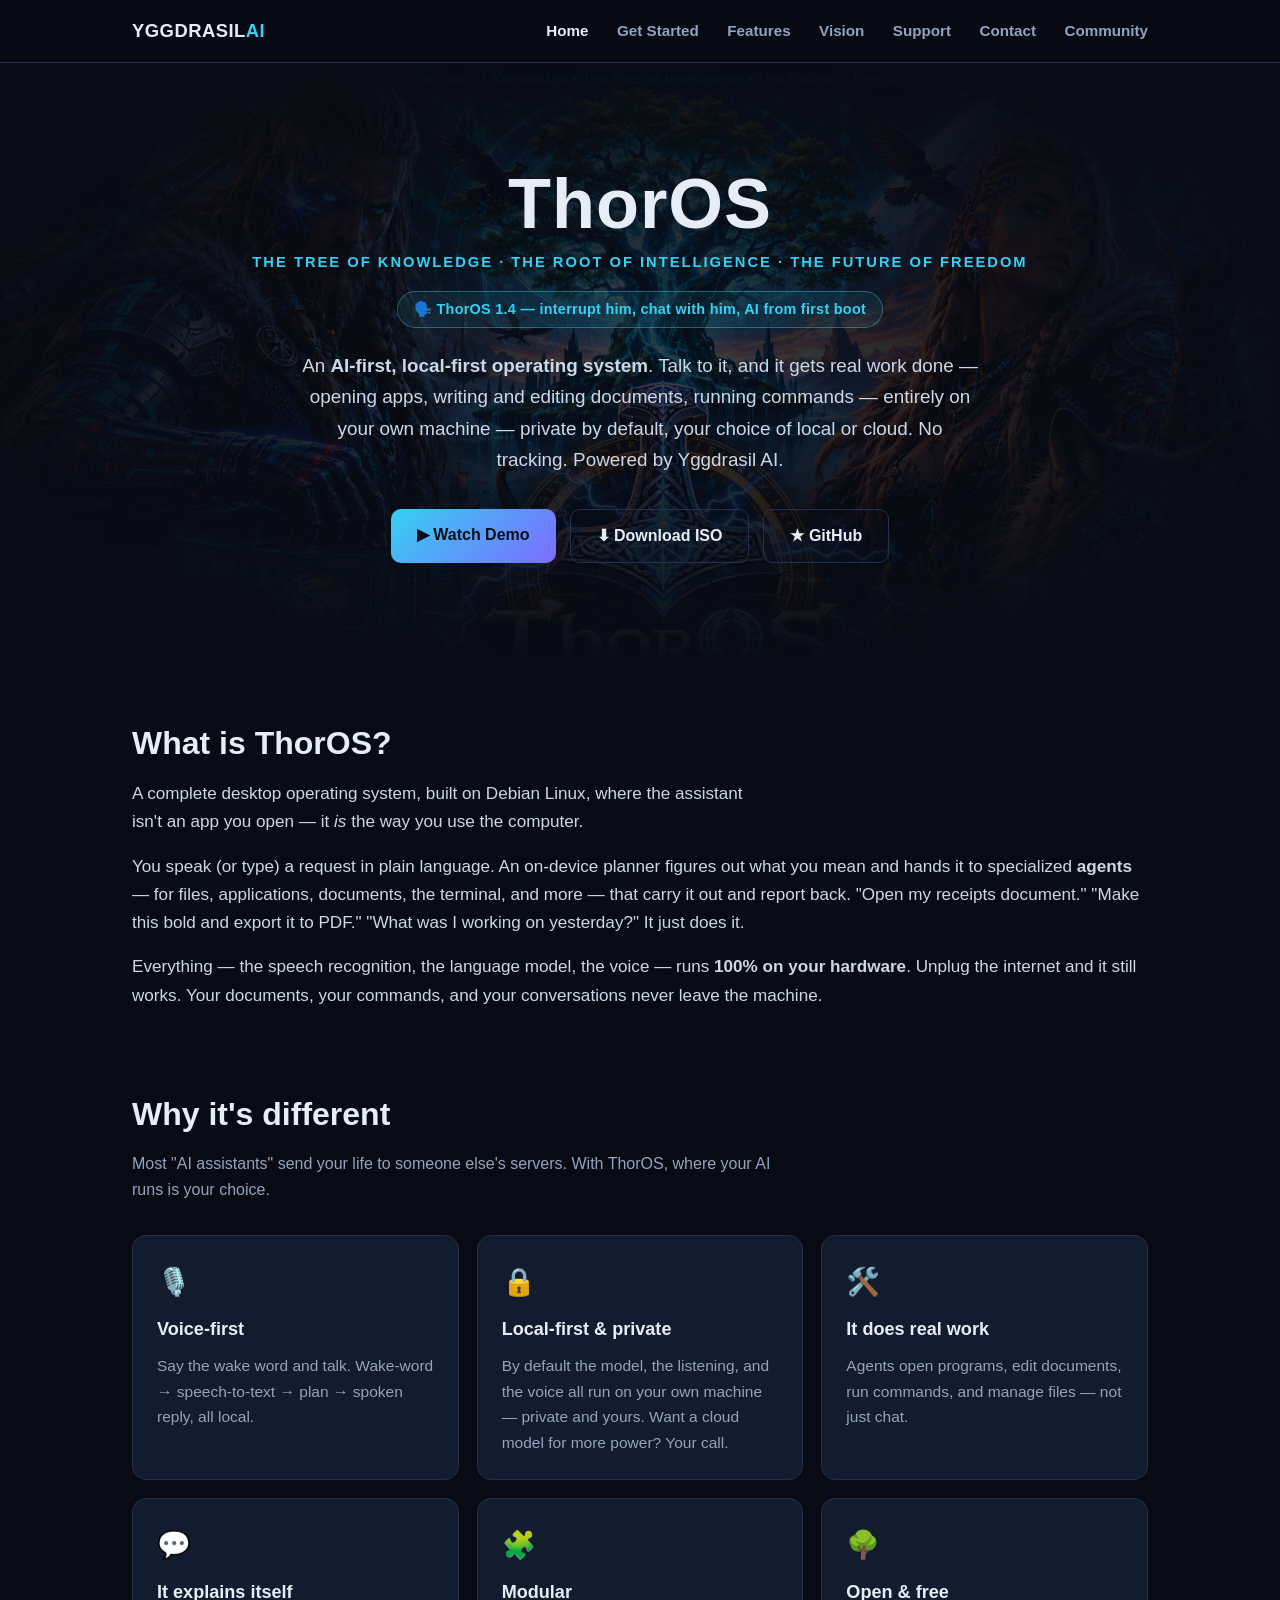
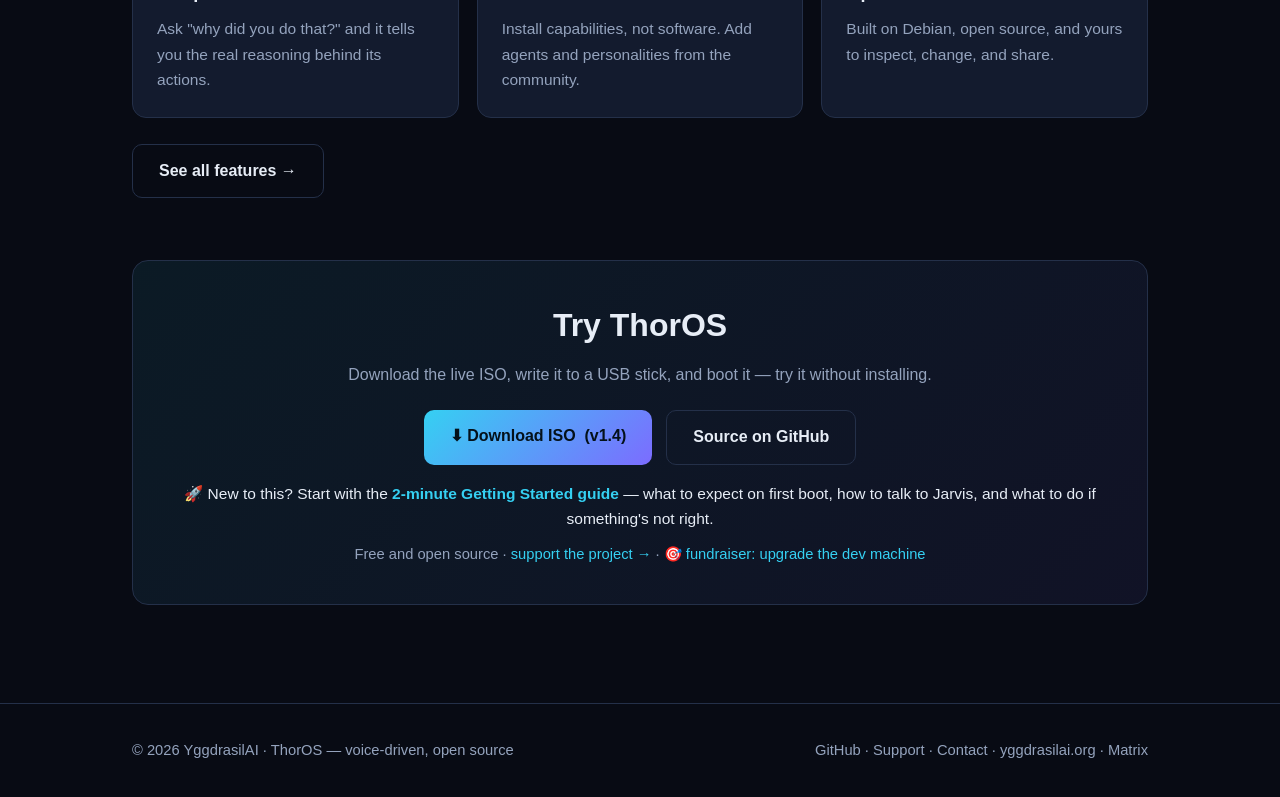
==== website/index.html @ 3f5e3d33 "sync website + update feed to v1.4.0 Co-Authored-By: Claude Fable 5 <noreply@anthropic.com>" ====
<!DOCTYPE html>
<html lang="en">
<head>
<meta charset="utf-8">
<meta name="viewport" content="width=device-width, initial-scale=1">
<title>ThorOS — An AI-first, local-first operating system</title>
<meta name="description" content="ThorOS is an AI-first operating system you run by voice. Talk to it, and it gets real work done — local-first and private, with optional cloud power. Built for everyone, including people who can't use a keyboard. Open source, powered by Yggdrasil AI.">
<link rel="stylesheet" href="style.css">
</head>
<body>

<header class="nav"><div class="container">
  <a class="brand" href="index.html">YGGDRASIL<span>AI</span></a>
  <nav class="links">
    <a href="index.html" class="active">Home</a>
    <a href="guide.html">Get Started</a>
    <a href="features.html">Features</a>
    <a href="vision.html">Vision</a>
    <a href="donate.html">Support</a>
    <a href="contact.html">Contact</a>
    <a href="https://matrix.to/#/#thoros:yggdrasilai.org">Community</a>
  </nav>
</div></header>

<section class="hero">
  <div class="container">
    <h1>ThorOS</h1>
    <div class="tag">The Tree of Knowledge · The Root of Intelligence · The Future of Freedom</div>
    <div style="margin-top:16px"><span style="display:inline-block;padding:6px 16px;border:1px solid rgba(53,208,242,.4);border-radius:999px;background:rgba(53,208,242,.08);color:var(--accent);font-weight:700;font-size:.9rem;letter-spacing:.02em">🗣️ ThorOS 1.4 — interrupt him, chat with him, AI from first boot</span></div>
    <p class="lead">An <strong>AI-first, local-first operating system</strong>. Talk to it, and it gets
    real work done — opening apps, writing and editing documents, running commands — entirely on
    your own machine — private by default, your choice of local or cloud. No tracking. Powered by Yggdrasil&nbsp;AI.</p>
    <div class="btnrow">
      <a class="btn primary" href="#" onclick="openDemo();return false;">▶ Watch Demo</a>
      <a class="btn ghost" href="#download">⬇ Download ISO</a>
      <a class="btn ghost" href="https://github.com/csakytech/YggdrasilAI">★ GitHub</a>
    </div>
    <div class="dlcount" style="display:none;margin-top:20px">
      <div style="font-size:.88rem;color:rgba(255,255,255,.6);margin-bottom:7px;letter-spacing:.03em">Available since June&nbsp;26,&nbsp;2026</div>
      <span style="display:inline-block;padding:8px 18px;border:1px solid rgba(255,255,255,.22);border-radius:999px;background:rgba(255,255,255,.06);font-weight:700;font-size:1.02rem">🔥 Downloaded by <b class="dlnum">—</b> Users</span>
    </div>
  </div>
</section>

<section>
  <div class="container lead-block">
    <h2>What is ThorOS?</h2>
    <p class="sub">A complete desktop operating system, built on Debian Linux, where the assistant
    isn't an app you open — it <em>is</em> the way you use the computer.</p>
    <p>You speak (or type) a request in plain language. An on-device planner figures out what you
    mean and hands it to specialized <strong>agents</strong> — for files, applications, documents,
    the terminal, and more — that carry it out and report back. "Open my receipts document."
    "Make this bold and export it to PDF." "What was I working on yesterday?" It just does it.</p>
    <p>Everything — the speech recognition, the language model, the voice — runs <strong>100% on
    your hardware</strong>. Unplug the internet and it still works. Your documents, your commands,
    and your conversations never leave the machine.</p>
  </div>
</section>

<section style="padding-top:0">
  <div class="container">
    <h2>Why it's different</h2>
    <p class="sub">Most "AI assistants" send your life to someone else's servers. With ThorOS, where your AI runs is your choice.</p>
    <div class="grid">
      <div class="card"><div class="ic">🎙️</div><h3>Voice-first</h3>
        <p>Say the wake word and talk. Wake-word → speech-to-text → plan → spoken reply, all local.</p></div>
      <div class="card"><div class="ic">🔒</div><h3>Local-first &amp; private</h3>
        <p>By default the model, the listening, and the voice all run on your own machine — private and yours. Want a cloud model for more power? Your call.</p></div>
      <div class="card"><div class="ic">🛠️</div><h3>It does real work</h3>
        <p>Agents open programs, edit documents, run commands, and manage files — not just chat.</p></div>
      <div class="card"><div class="ic">💬</div><h3>It explains itself</h3>
        <p>Ask "why did you do that?" and it tells you the real reasoning behind its actions.</p></div>
      <div class="card"><div class="ic">🧩</div><h3>Modular</h3>
        <p>Install capabilities, not software. Add agents and personalities from the community.</p></div>
      <div class="card"><div class="ic">🌳</div><h3>Open &amp; free</h3>
        <p>Built on Debian, open source, and yours to inspect, change, and share.</p></div>
    </div>
    <div style="margin-top:26px"><a class="btn ghost" href="features.html">See all features →</a></div>
  </div>
</section>

<section id="download" style="padding-top:0">
  <div class="container">
    <div class="callout">
      <h2>Try ThorOS</h2>
      <p class="sub" style="margin:10px auto 22px">Download the live ISO, write it to a USB stick,
      and boot it — try it without installing.</p>
      <div class="btnrow" style="margin-top:0">
        <a class="btn primary" href="https://github.com/csakytech/YggdrasilAI/releases/latest">⬇ Download ISO &nbsp;(v1.4)</a>
        <a class="btn ghost" href="https://github.com/csakytech/YggdrasilAI">Source on GitHub</a>
      </div>
      <p class="dlcount" style="margin:14px auto 0;color:var(--muted);font-size:.95rem;display:none">🔥 Downloaded by <b class="dlnum">—</b> Users · available since June&nbsp;26,&nbsp;2026</p>
      <p style="margin-top:16px;font-size:.97rem">🚀 New to this? Start with the
        <a href="guide.html"><b>2-minute Getting Started guide</b></a> — what to expect on
        first boot, how to talk to Jarvis, and what to do if something's not right.</p>
      <p style="margin-top:10px;color:var(--muted);font-size:.92rem">Free and open source ·
        <a href="donate.html">support the project →</a> ·
        🎯 <a href="https://www.gofundme.com/f/build-a-voicecontrolled-ai-os-in-oil-city">fundraiser: upgrade the dev machine</a></p>
    </div>
  </div>
</section>

<footer><div class="container">
  <div>© 2026 YggdrasilAI · ThorOS — voice-driven, open source</div>
  <div><a href="https://github.com/csakytech/YggdrasilAI">GitHub</a> ·
       <a href="donate.html">Support</a> ·
       <a href="contact.html">Contact</a> ·
       <a href="https://www.yggdrasilai.org">yggdrasilai.org</a> ·
       <a href="https://matrix.to/#/#thoros:yggdrasilai.org">Matrix</a></div>
</div></footer>

<!-- Watch Demo lightbox — the YouTube embed is only loaded when clicked (no tracking on landing) -->
<div id="demoModal" class="modal" onclick="if(event.target===this)closeDemo()">
  <div class="modal-box">
    <button class="modal-close" type="button" onclick="closeDemo()" aria-label="Close">&times;</button>
    <div class="video-wrap">
      <iframe id="demoFrame" title="ThorOS demo"
        allow="autoplay; encrypted-media; picture-in-picture; fullscreen" allowfullscreen></iframe>
    </div>
  </div>
</div>
<script>
var YT_SRC = "https://www.youtube-nocookie.com/embed/tQ3c_JTQDmw?autoplay=1&rel=0";
function openDemo(){document.getElementById('demoModal').classList.add('open');
  document.getElementById('demoFrame').src = YT_SRC;}
function closeDemo(){document.getElementById('demoModal').classList.remove('open');
  document.getElementById('demoFrame').src = "";}
document.addEventListener('keydown',function(e){if(e.key==='Escape')closeDemo();});
// Download counter — reads the server-side cumulative count (no client tracking).
fetch('downloads.json?_='+Date.now()).then(function(r){return r.json();}).then(function(d){
  if(d&&d.downloads>0){var n=d.downloads.toLocaleString();
    document.querySelectorAll('.dlnum').forEach(function(e){e.textContent=n;});
    document.querySelectorAll('.dlcount').forEach(function(e){e.style.display='';});}
}).catch(function(){});
</script>

</body>
</html>
---- website/style.css ----
/* ThorOS / YggdrasilAI — site theme. Dark, Norse/cyber, lightweight, no external deps. */
:root{
  --bg:#080b14; --bg2:#0e1320; --surface:#131b2e; --border:#243049;
  --text:#e7edf6; --muted:#94a3bd; --soft:#cdd7e6;
  --accent:#35d0f2; --accent2:#7c6cff; --gold:#e3b04b;
  --maxw:1060px;
}
*{box-sizing:border-box;margin:0;padding:0}
html{scroll-behavior:smooth}
body{font-family:-apple-system,BlinkMacSystemFont,"Segoe UI",Roboto,Helvetica,Arial,sans-serif;
  background:var(--bg);color:var(--text);line-height:1.65;-webkit-font-smoothing:antialiased}
a{color:var(--accent);text-decoration:none}
a:hover{text-decoration:underline}
.container{max-width:var(--maxw);margin:0 auto;padding:0 22px}

/* nav */
header.nav{position:sticky;top:0;z-index:50;background:rgba(8,11,20,.86);
  backdrop-filter:blur(8px);border-bottom:1px solid var(--border)}
.nav .container{display:flex;align-items:center;justify-content:space-between;height:62px}
.brand{font-weight:800;letter-spacing:.5px;font-size:1.15rem;color:var(--text)}
.brand span{color:var(--accent)}
nav.links a{color:var(--muted);margin-left:24px;font-weight:600;font-size:.95rem}
nav.links a:hover,nav.links a.active{color:var(--text);text-decoration:none}

/* hero */
.hero{position:relative;text-align:center;padding:104px 0 92px;overflow:hidden}
.hero::before{content:"";position:absolute;inset:0;
  background:url('assets/wallpaper.png') center/cover;opacity:.30;z-index:-2}
.hero::after{content:"";position:absolute;inset:0;
  background:radial-gradient(ellipse at center,rgba(8,11,20,.25),var(--bg) 78%);z-index:-1}
.hero h1{font-size:clamp(2.6rem,6vw,4.4rem);font-weight:900;letter-spacing:1px;line-height:1.04}
.hero .tag{color:var(--accent);font-weight:700;margin-top:10px;letter-spacing:2px;
  text-transform:uppercase;font-size:.92rem}
.hero p.lead{max-width:680px;margin:22px auto 0;color:var(--soft);font-size:1.18rem}
.btnrow{margin-top:34px;display:flex;gap:14px;justify-content:center;flex-wrap:wrap}
.btn{display:inline-block;padding:13px 26px;border-radius:10px;font-weight:700;font-size:1rem}
.btn.primary{background:linear-gradient(135deg,var(--accent),var(--accent2));color:#04111a}
.btn.primary:hover{text-decoration:none;filter:brightness(1.08)}
.btn.ghost{border:1px solid var(--border);color:var(--text)}
.btn.ghost:hover{text-decoration:none;border-color:var(--accent);background:var(--surface)}

/* sections */
section{padding:62px 0}
.page-head{padding:54px 0 8px}
section h2{font-size:2rem;font-weight:800;margin-bottom:10px}
.sub{color:var(--muted);margin-bottom:32px;max-width:640px}
.lead-block p{margin-bottom:16px;color:var(--soft);font-size:1.07rem}

/* cards */
.grid{display:grid;grid-template-columns:repeat(auto-fit,minmax(258px,1fr));gap:18px}
.card{background:var(--surface);border:1px solid var(--border);border-radius:14px;padding:24px;
  transition:border-color .15s}
.card:hover{border-color:var(--accent)}
.card .ic{font-size:1.7rem;margin-bottom:10px}
.card h3{font-size:1.13rem;margin-bottom:8px}
.card p{color:var(--muted);font-size:.97rem}

/* feature long rows */
.feat{display:flex;gap:18px;padding:24px 0;border-bottom:1px solid var(--border)}
.feat .fic{font-size:1.8rem;flex:none;width:42px;text-align:center}
.feat h3{font-size:1.22rem;margin-bottom:5px}
.feat p{color:var(--muted)}

/* pillars */
.pillars{display:grid;grid-template-columns:repeat(auto-fit,minmax(168px,1fr));gap:12px;margin-top:8px}
.pillar{background:var(--bg2);border:1px solid var(--border);border-left:3px solid var(--gold);
  border-radius:8px;padding:15px 17px;font-weight:800;letter-spacing:1px}
.pillar small{display:block;color:var(--muted);font-weight:400;letter-spacing:0;margin-top:5px;font-size:.86rem}

/* callout / support */
.callout{background:linear-gradient(135deg,rgba(53,208,242,.08),rgba(124,108,255,.08));
  border:1px solid var(--border);border-radius:16px;padding:38px;text-align:center}
.support-opt{background:var(--surface);border:1px solid var(--border);border-radius:14px;
  padding:26px;margin-bottom:18px}
.support-opt h3{font-size:1.2rem;margin-bottom:8px}
.support-opt p{color:var(--soft);margin-bottom:14px}

.note{background:rgba(227,176,75,.10);border:1px solid rgba(227,176,75,.34);border-radius:8px;
  padding:12px 16px;color:#f0d9a8;font-size:.9rem;margin:16px 0}

/* watch-demo lightbox */
.modal{position:fixed;inset:0;z-index:100;background:rgba(4,6,12,.9);
  display:none;align-items:center;justify-content:center;padding:24px}
.modal.open{display:flex}
.modal-box{position:relative;width:min(960px,100%);max-height:90vh}
.modal-box .video-wrap{position:relative;width:100%;aspect-ratio:16/9;background:#000;
  border:1px solid var(--border);border-radius:12px;overflow:hidden}
.modal-box .video-wrap iframe{position:absolute;inset:0;width:100%;height:100%;border:0}
.modal-close{position:absolute;top:-16px;right:-8px;width:38px;height:38px;border-radius:50%;
  border:1px solid var(--border);background:var(--surface);color:var(--text);
  font-size:1.4rem;line-height:1;cursor:pointer}
.modal-close:hover{border-color:var(--accent);color:var(--accent)}
@media(max-width:640px){.modal-close{top:-46px;right:0}}

/* footer */
footer{border-top:1px solid var(--border);padding:34px 0;color:var(--muted);font-size:.92rem;margin-top:36px}
footer .container{display:flex;justify-content:space-between;flex-wrap:wrap;gap:12px}
footer a{color:var(--muted)}

@media(max-width:640px){
  nav.links a{margin-left:15px;font-size:.84rem}
  .brand{font-size:1rem}
  section{padding:44px 0}
  footer .container{flex-direction:column}
}
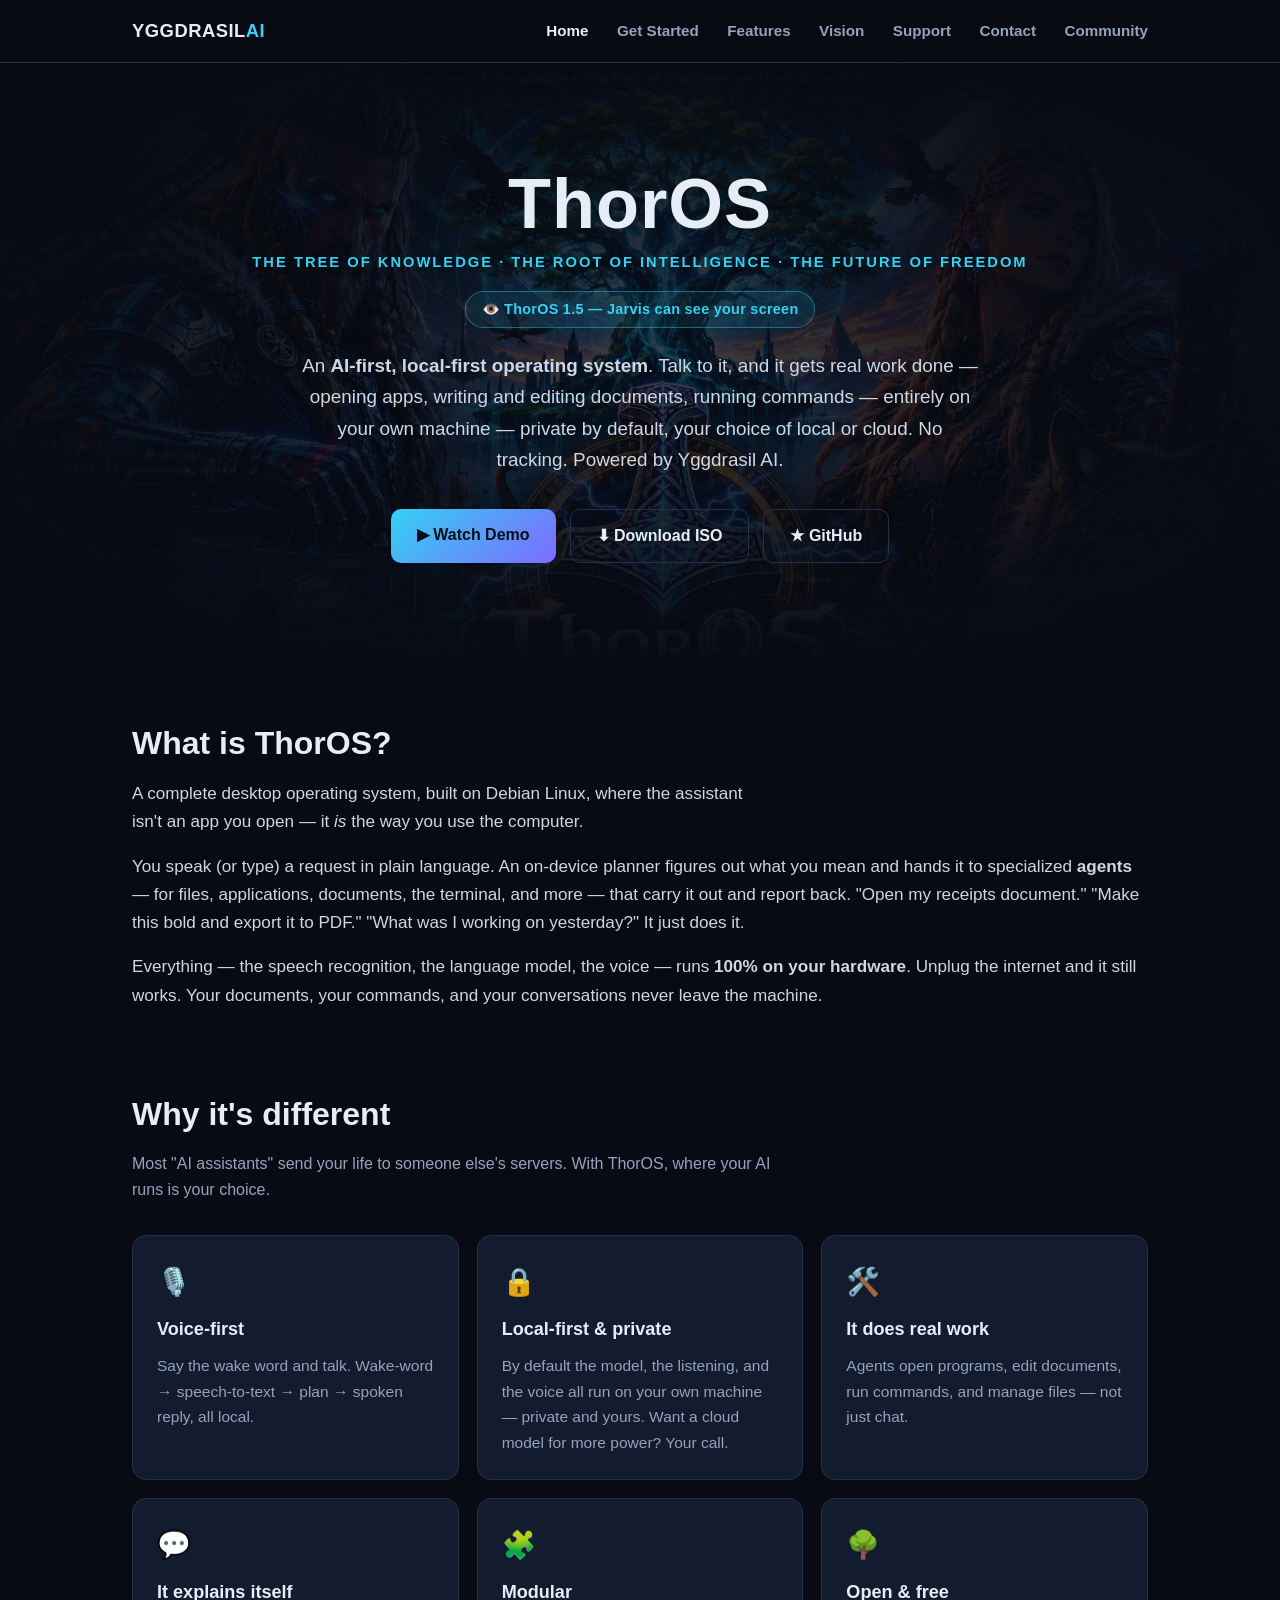
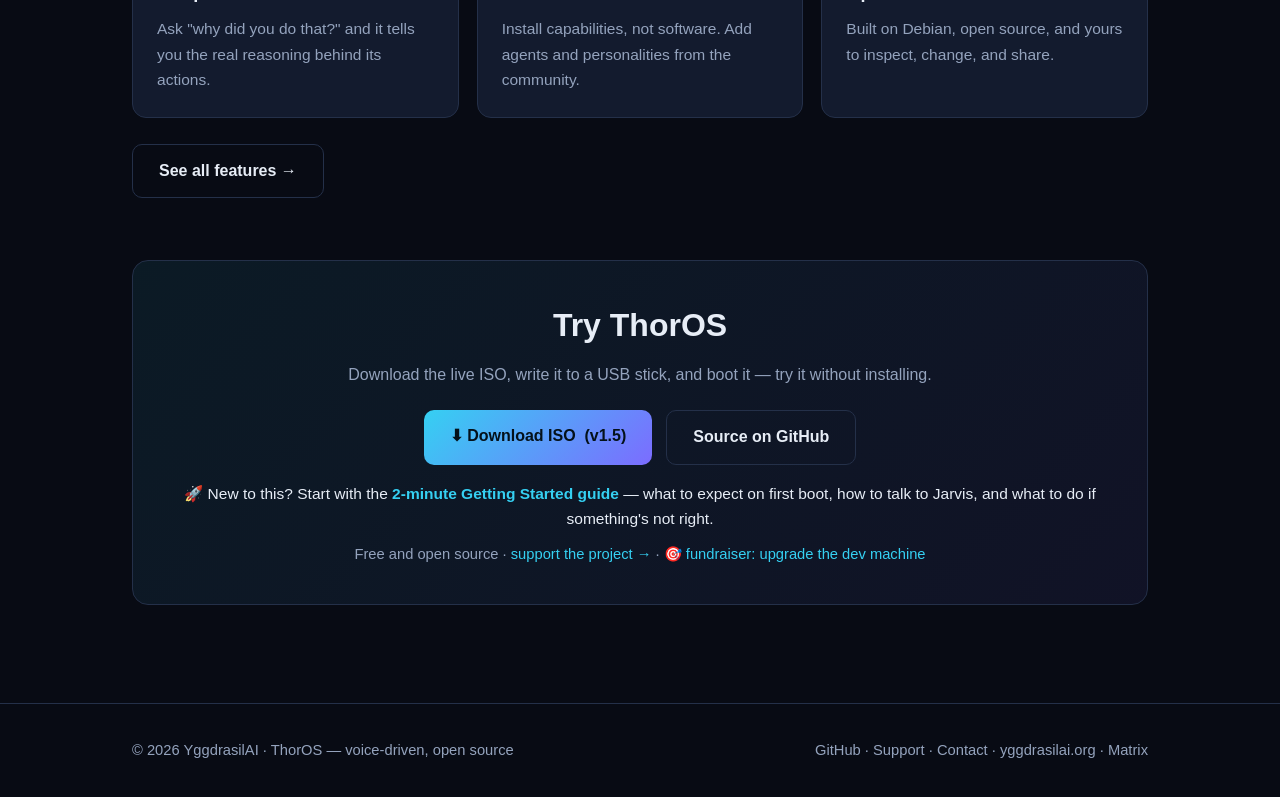
==== commit c0e4525e: "site -> v1.5.0 (screen vision) Co-Authored-By: Claude Fable 5 <noreply@anthropic.com>" ====
--- a/website/index.html
+++ b/website/index.html
@@ -26,7 +26,7 @@
   <div class="container">
     <h1>ThorOS</h1>
     <div class="tag">The Tree of Knowledge · The Root of Intelligence · The Future of Freedom</div>
-    <div style="margin-top:16px"><span style="display:inline-block;padding:6px 16px;border:1px solid rgba(53,208,242,.4);border-radius:999px;background:rgba(53,208,242,.08);color:var(--accent);font-weight:700;font-size:.9rem;letter-spacing:.02em">🗣️ ThorOS 1.4 — interrupt him, chat with him, AI from first boot</span></div>
+    <div style="margin-top:16px"><span style="display:inline-block;padding:6px 16px;border:1px solid rgba(53,208,242,.4);border-radius:999px;background:rgba(53,208,242,.08);color:var(--accent);font-weight:700;font-size:.9rem;letter-spacing:.02em">👁️ ThorOS 1.5 — Jarvis can see your screen</span></div>
     <p class="lead">An <strong>AI-first, local-first operating system</strong>. Talk to it, and it gets
     real work done — opening apps, writing and editing documents, running commands — entirely on
     your own machine — private by default, your choice of local or cloud. No tracking. Powered by Yggdrasil&nbsp;AI.</p>
@@ -86,7 +86,7 @@
       <p class="sub" style="margin:10px auto 22px">Download the live ISO, write it to a USB stick,
       and boot it — try it without installing.</p>
       <div class="btnrow" style="margin-top:0">
-        <a class="btn primary" href="https://github.com/csakytech/YggdrasilAI/releases/latest">⬇ Download ISO &nbsp;(v1.4)</a>
+        <a class="btn primary" href="https://github.com/csakytech/YggdrasilAI/releases/latest">⬇ Download ISO &nbsp;(v1.5)</a>
         <a class="btn ghost" href="https://github.com/csakytech/YggdrasilAI">Source on GitHub</a>
       </div>
       <p class="dlcount" style="margin:14px auto 0;color:var(--muted);font-size:.95rem;display:none">🔥 Downloaded by <b class="dlnum">—</b> Users · available since June&nbsp;26,&nbsp;2026</p>
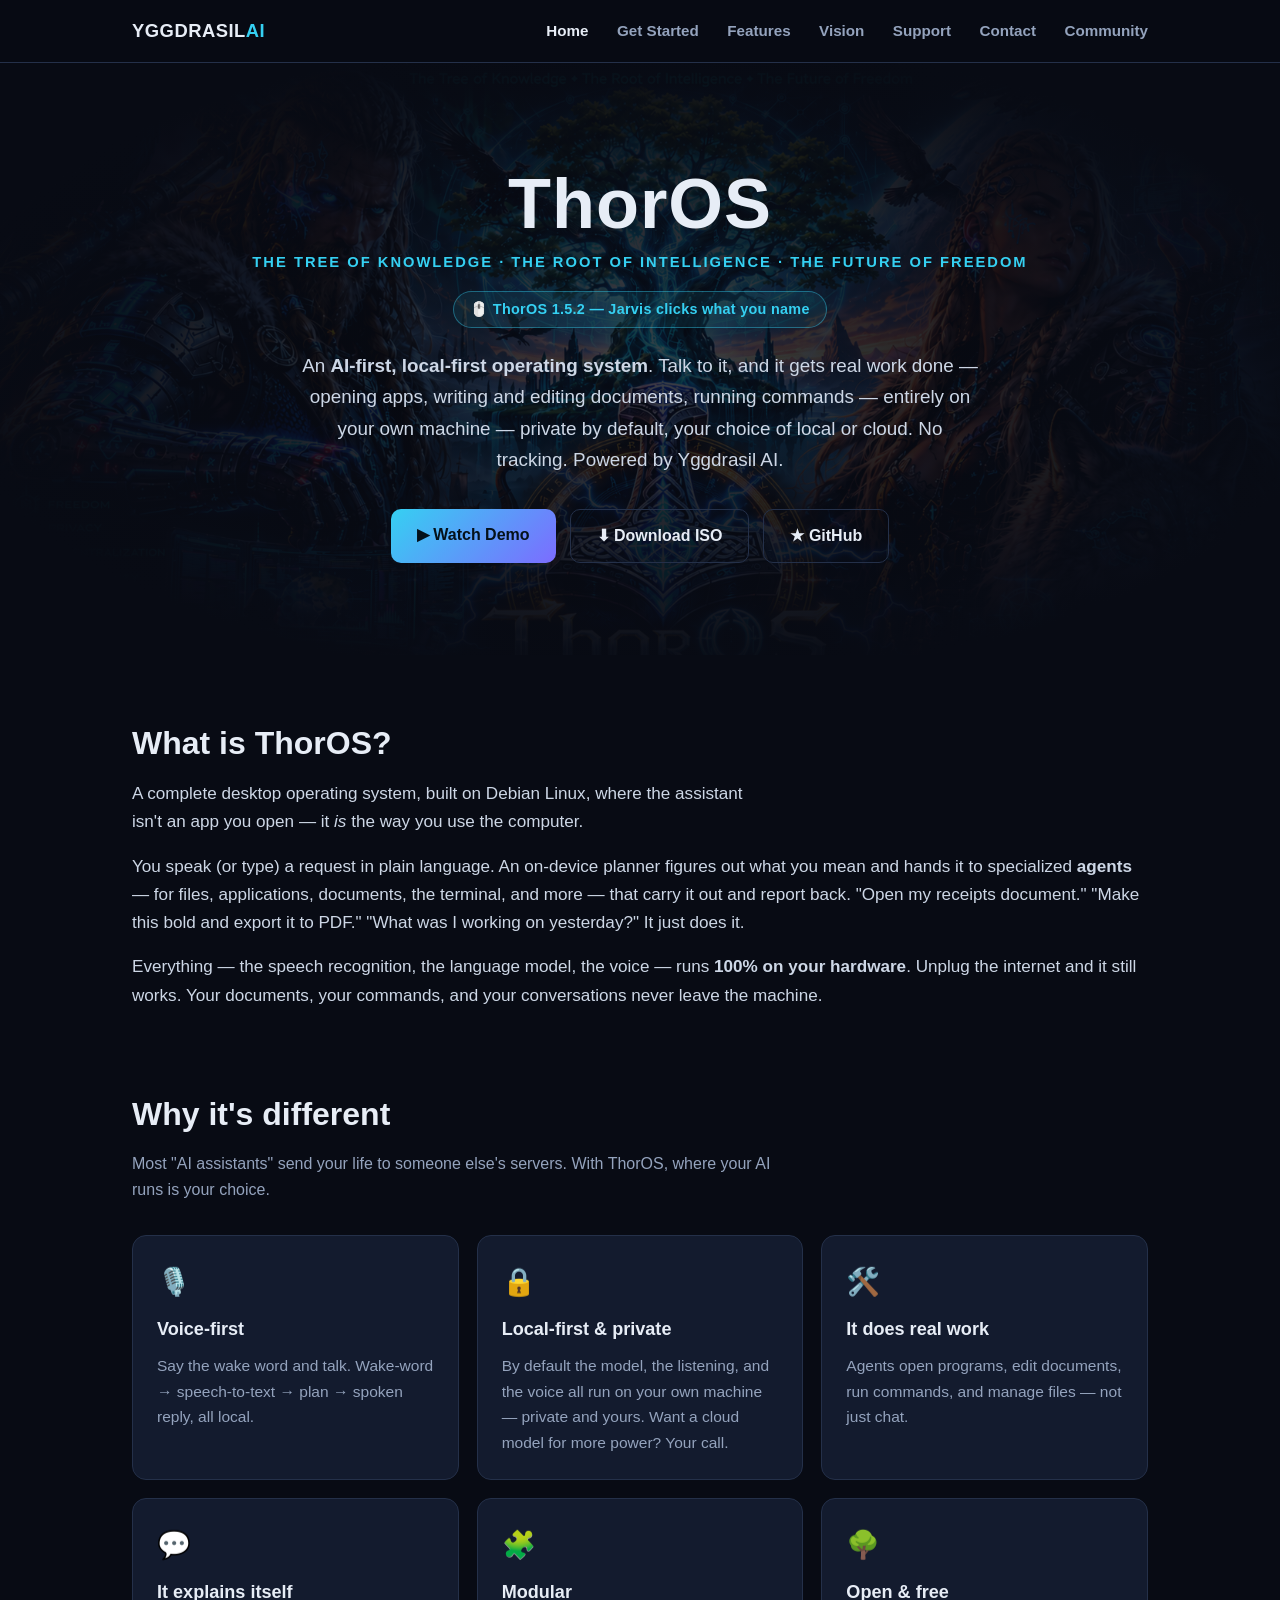
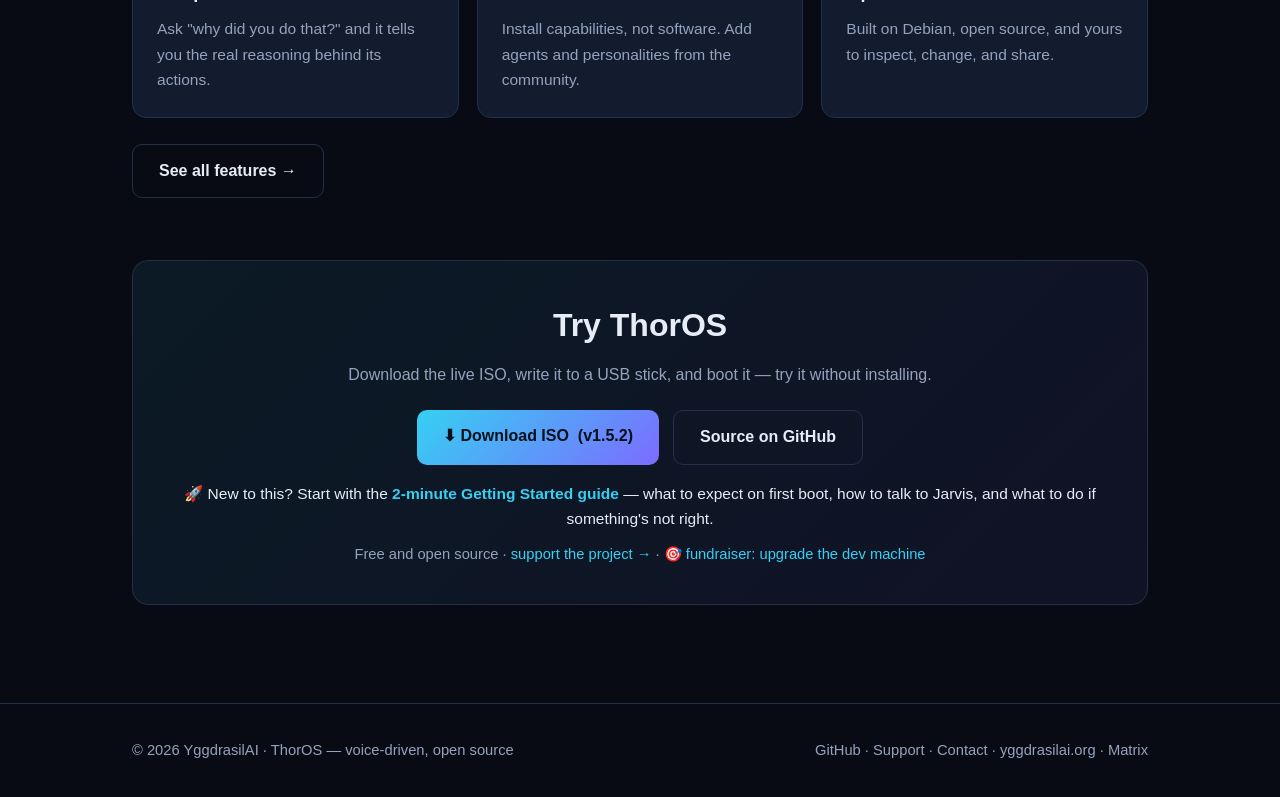
==== commit 273a861f: "v1.5.2 release: notes, update feed, site badge and button Cuts the never-published v1.5.1 (click by " ====
--- a/website/index.html
+++ b/website/index.html
@@ -26,7 +26,7 @@
   <div class="container">
     <h1>ThorOS</h1>
     <div class="tag">The Tree of Knowledge · The Root of Intelligence · The Future of Freedom</div>
-    <div style="margin-top:16px"><span style="display:inline-block;padding:6px 16px;border:1px solid rgba(53,208,242,.4);border-radius:999px;background:rgba(53,208,242,.08);color:var(--accent);font-weight:700;font-size:.9rem;letter-spacing:.02em">👁️ ThorOS 1.5 — Jarvis can see your screen</span></div>
+    <div style="margin-top:16px"><span style="display:inline-block;padding:6px 16px;border:1px solid rgba(53,208,242,.4);border-radius:999px;background:rgba(53,208,242,.08);color:var(--accent);font-weight:700;font-size:.9rem;letter-spacing:.02em">🖱️ ThorOS 1.5.2 — Jarvis clicks what you name</span></div>
     <p class="lead">An <strong>AI-first, local-first operating system</strong>. Talk to it, and it gets
     real work done — opening apps, writing and editing documents, running commands — entirely on
     your own machine — private by default, your choice of local or cloud. No tracking. Powered by Yggdrasil&nbsp;AI.</p>
@@ -86,7 +86,7 @@
       <p class="sub" style="margin:10px auto 22px">Download the live ISO, write it to a USB stick,
       and boot it — try it without installing.</p>
       <div class="btnrow" style="margin-top:0">
-        <a class="btn primary" href="https://github.com/csakytech/YggdrasilAI/releases/latest">⬇ Download ISO &nbsp;(v1.5)</a>
+        <a class="btn primary" href="https://github.com/csakytech/YggdrasilAI/releases/latest">⬇ Download ISO &nbsp;(v1.5.2)</a>
         <a class="btn ghost" href="https://github.com/csakytech/YggdrasilAI">Source on GitHub</a>
       </div>
       <p class="dlcount" style="margin:14px auto 0;color:var(--muted);font-size:.95rem;display:none">🔥 Downloaded by <b class="dlnum">—</b> Users · available since June&nbsp;26,&nbsp;2026</p>
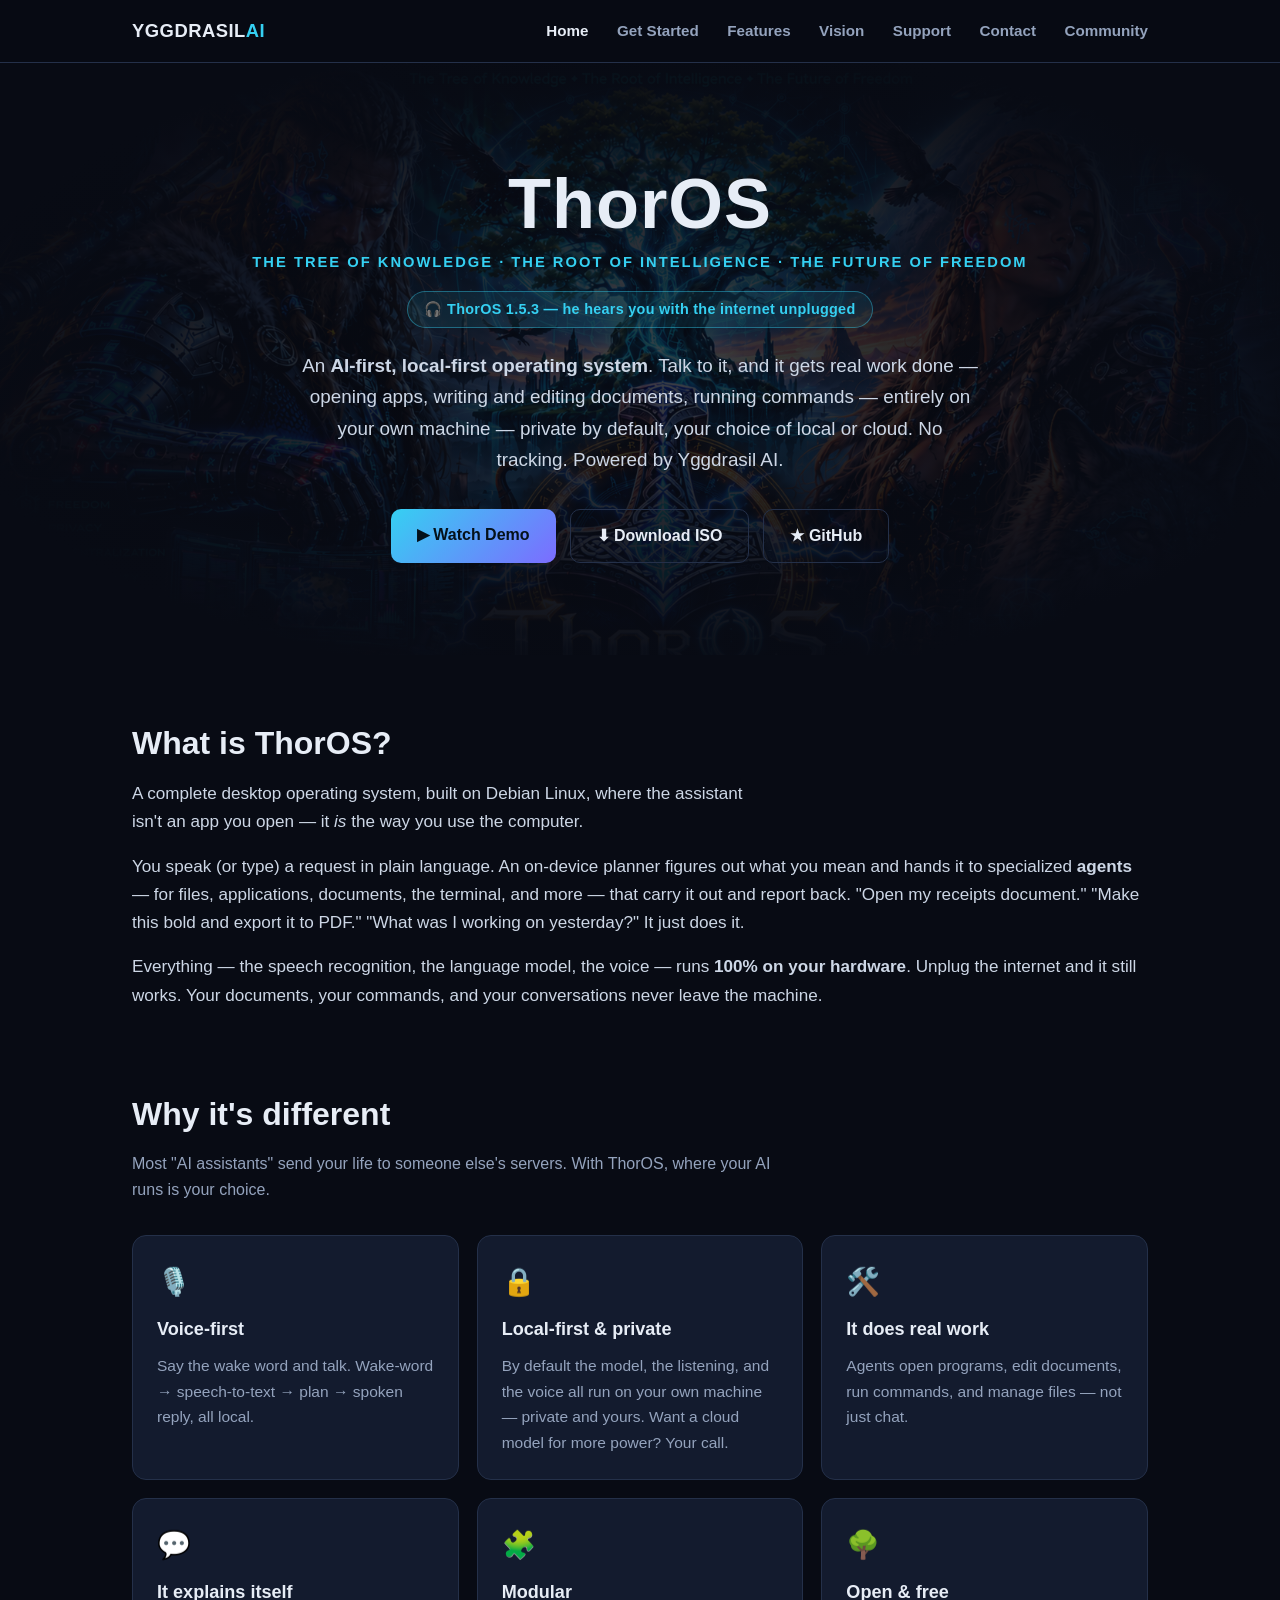
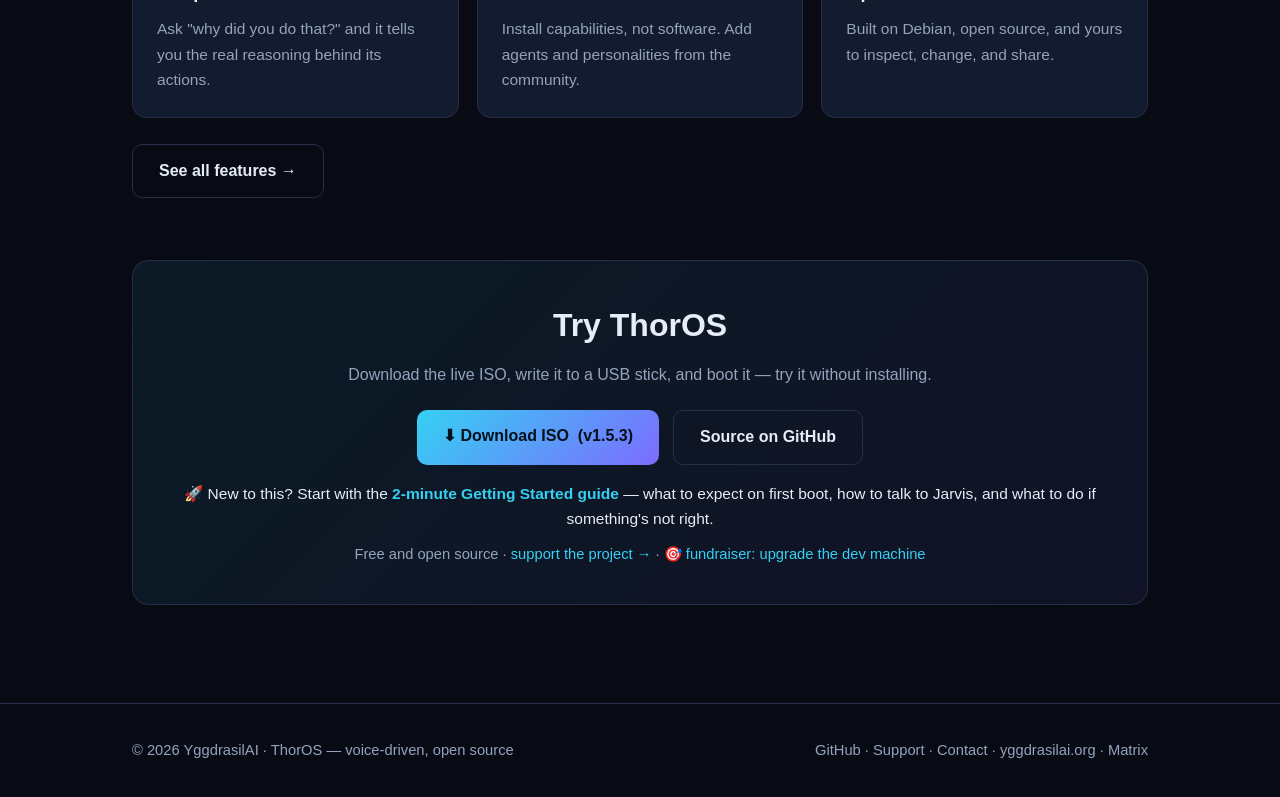
==== commit 19663c6b: "v1.5.3 release: notes, update feed, site badge and button Verified on hardware: the box booted with " ====
--- a/website/index.html
+++ b/website/index.html
@@ -26,7 +26,7 @@
   <div class="container">
     <h1>ThorOS</h1>
     <div class="tag">The Tree of Knowledge · The Root of Intelligence · The Future of Freedom</div>
-    <div style="margin-top:16px"><span style="display:inline-block;padding:6px 16px;border:1px solid rgba(53,208,242,.4);border-radius:999px;background:rgba(53,208,242,.08);color:var(--accent);font-weight:700;font-size:.9rem;letter-spacing:.02em">🖱️ ThorOS 1.5.2 — Jarvis clicks what you name</span></div>
+    <div style="margin-top:16px"><span style="display:inline-block;padding:6px 16px;border:1px solid rgba(53,208,242,.4);border-radius:999px;background:rgba(53,208,242,.08);color:var(--accent);font-weight:700;font-size:.9rem;letter-spacing:.02em">🎧 ThorOS 1.5.3 — he hears you with the internet unplugged</span></div>
     <p class="lead">An <strong>AI-first, local-first operating system</strong>. Talk to it, and it gets
     real work done — opening apps, writing and editing documents, running commands — entirely on
     your own machine — private by default, your choice of local or cloud. No tracking. Powered by Yggdrasil&nbsp;AI.</p>
@@ -86,7 +86,7 @@
       <p class="sub" style="margin:10px auto 22px">Download the live ISO, write it to a USB stick,
       and boot it — try it without installing.</p>
       <div class="btnrow" style="margin-top:0">
-        <a class="btn primary" href="https://github.com/csakytech/YggdrasilAI/releases/latest">⬇ Download ISO &nbsp;(v1.5.2)</a>
+        <a class="btn primary" href="https://github.com/csakytech/YggdrasilAI/releases/latest">⬇ Download ISO &nbsp;(v1.5.3)</a>
         <a class="btn ghost" href="https://github.com/csakytech/YggdrasilAI">Source on GitHub</a>
       </div>
       <p class="dlcount" style="margin:14px auto 0;color:var(--muted);font-size:.95rem;display:none">🔥 Downloaded by <b class="dlnum">—</b> Users · available since June&nbsp;26,&nbsp;2026</p>
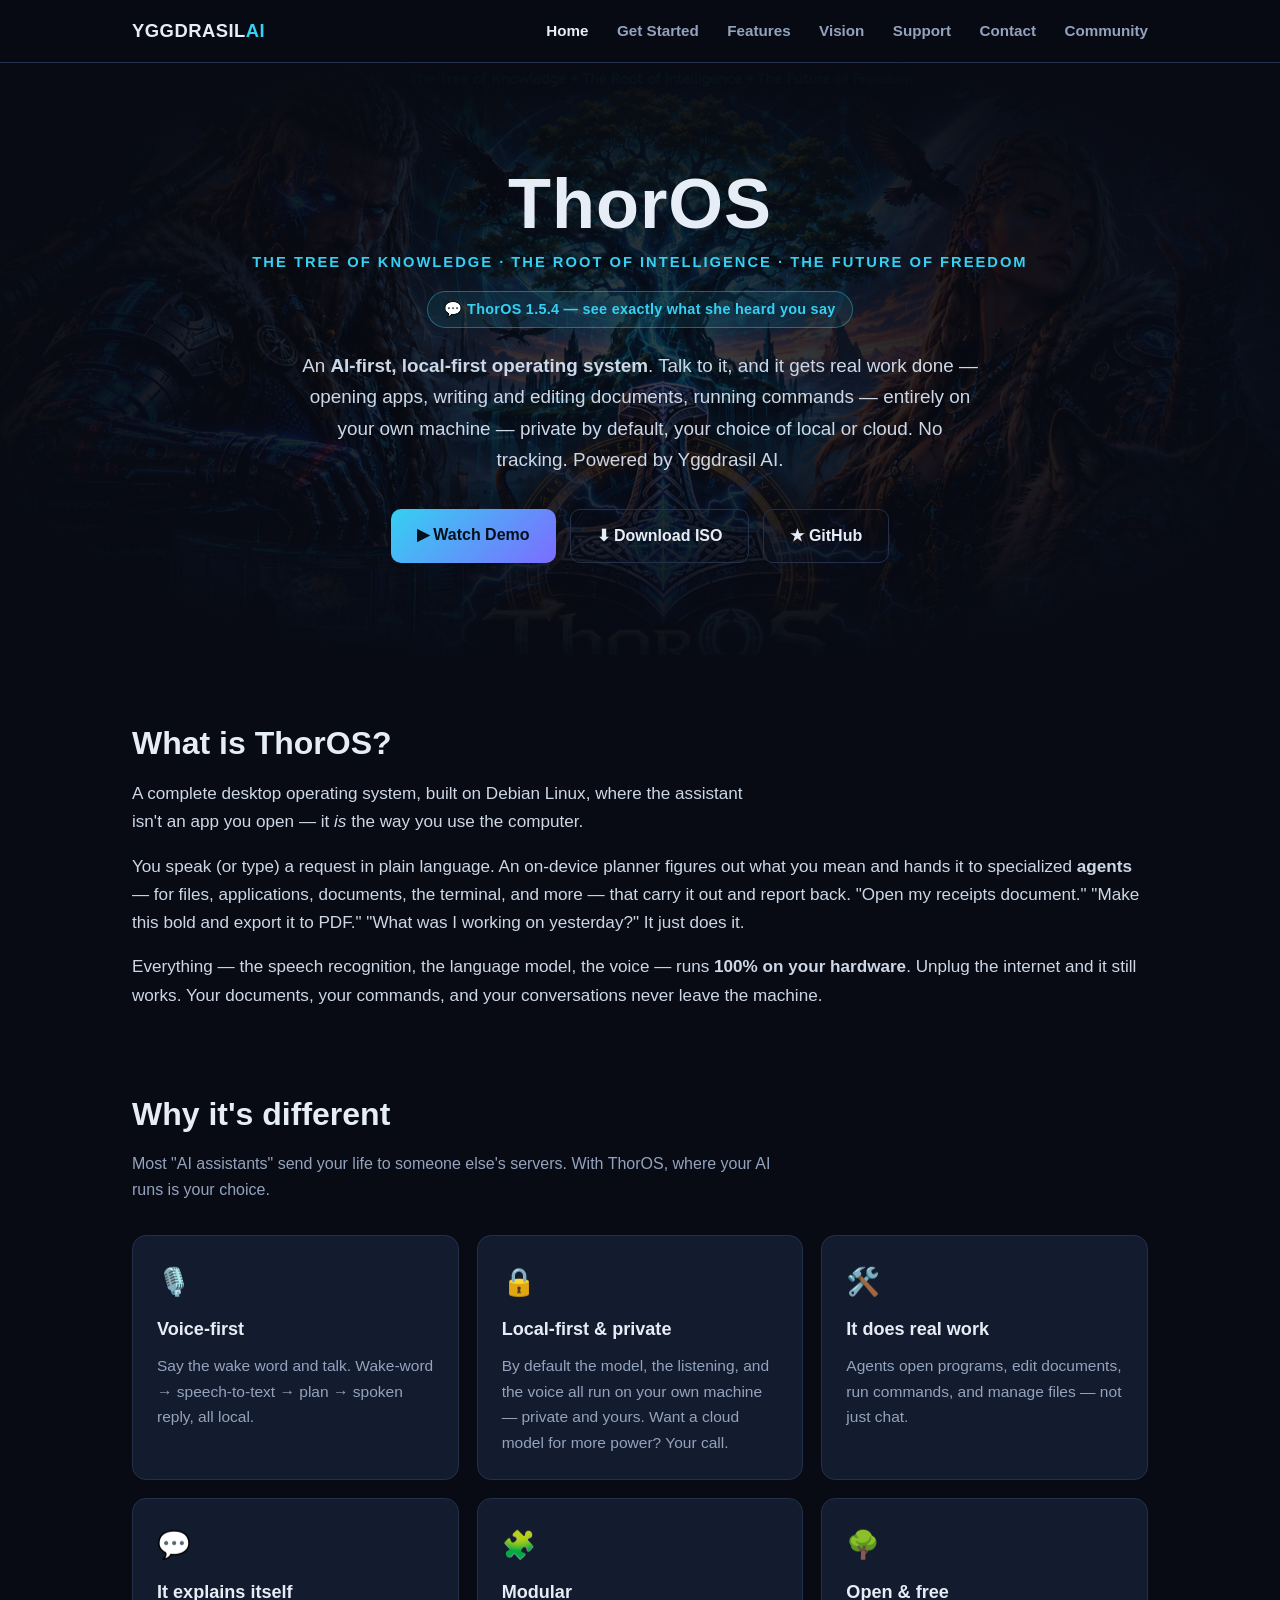
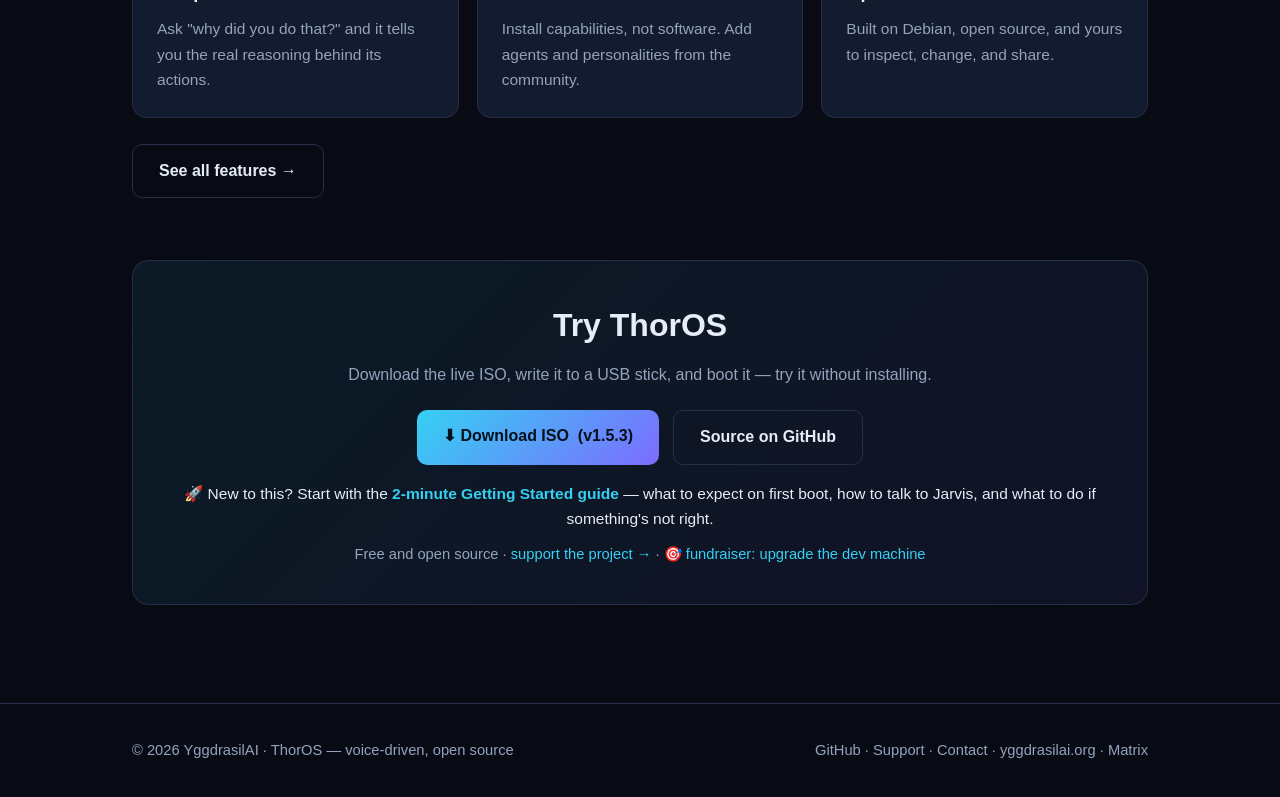
==== commit 61919225: "v1.5.4 release: notes, update feed, site badge App-only point release: the download stays 1.5.3 unti" ====
--- a/website/index.html
+++ b/website/index.html
@@ -26,7 +26,7 @@
   <div class="container">
     <h1>ThorOS</h1>
     <div class="tag">The Tree of Knowledge · The Root of Intelligence · The Future of Freedom</div>
-    <div style="margin-top:16px"><span style="display:inline-block;padding:6px 16px;border:1px solid rgba(53,208,242,.4);border-radius:999px;background:rgba(53,208,242,.08);color:var(--accent);font-weight:700;font-size:.9rem;letter-spacing:.02em">🎧 ThorOS 1.5.3 — he hears you with the internet unplugged</span></div>
+    <div style="margin-top:16px"><span style="display:inline-block;padding:6px 16px;border:1px solid rgba(53,208,242,.4);border-radius:999px;background:rgba(53,208,242,.08);color:var(--accent);font-weight:700;font-size:.9rem;letter-spacing:.02em">💬 ThorOS 1.5.4 — see exactly what she heard you say</span></div>
     <p class="lead">An <strong>AI-first, local-first operating system</strong>. Talk to it, and it gets
     real work done — opening apps, writing and editing documents, running commands — entirely on
     your own machine — private by default, your choice of local or cloud. No tracking. Powered by Yggdrasil&nbsp;AI.</p>
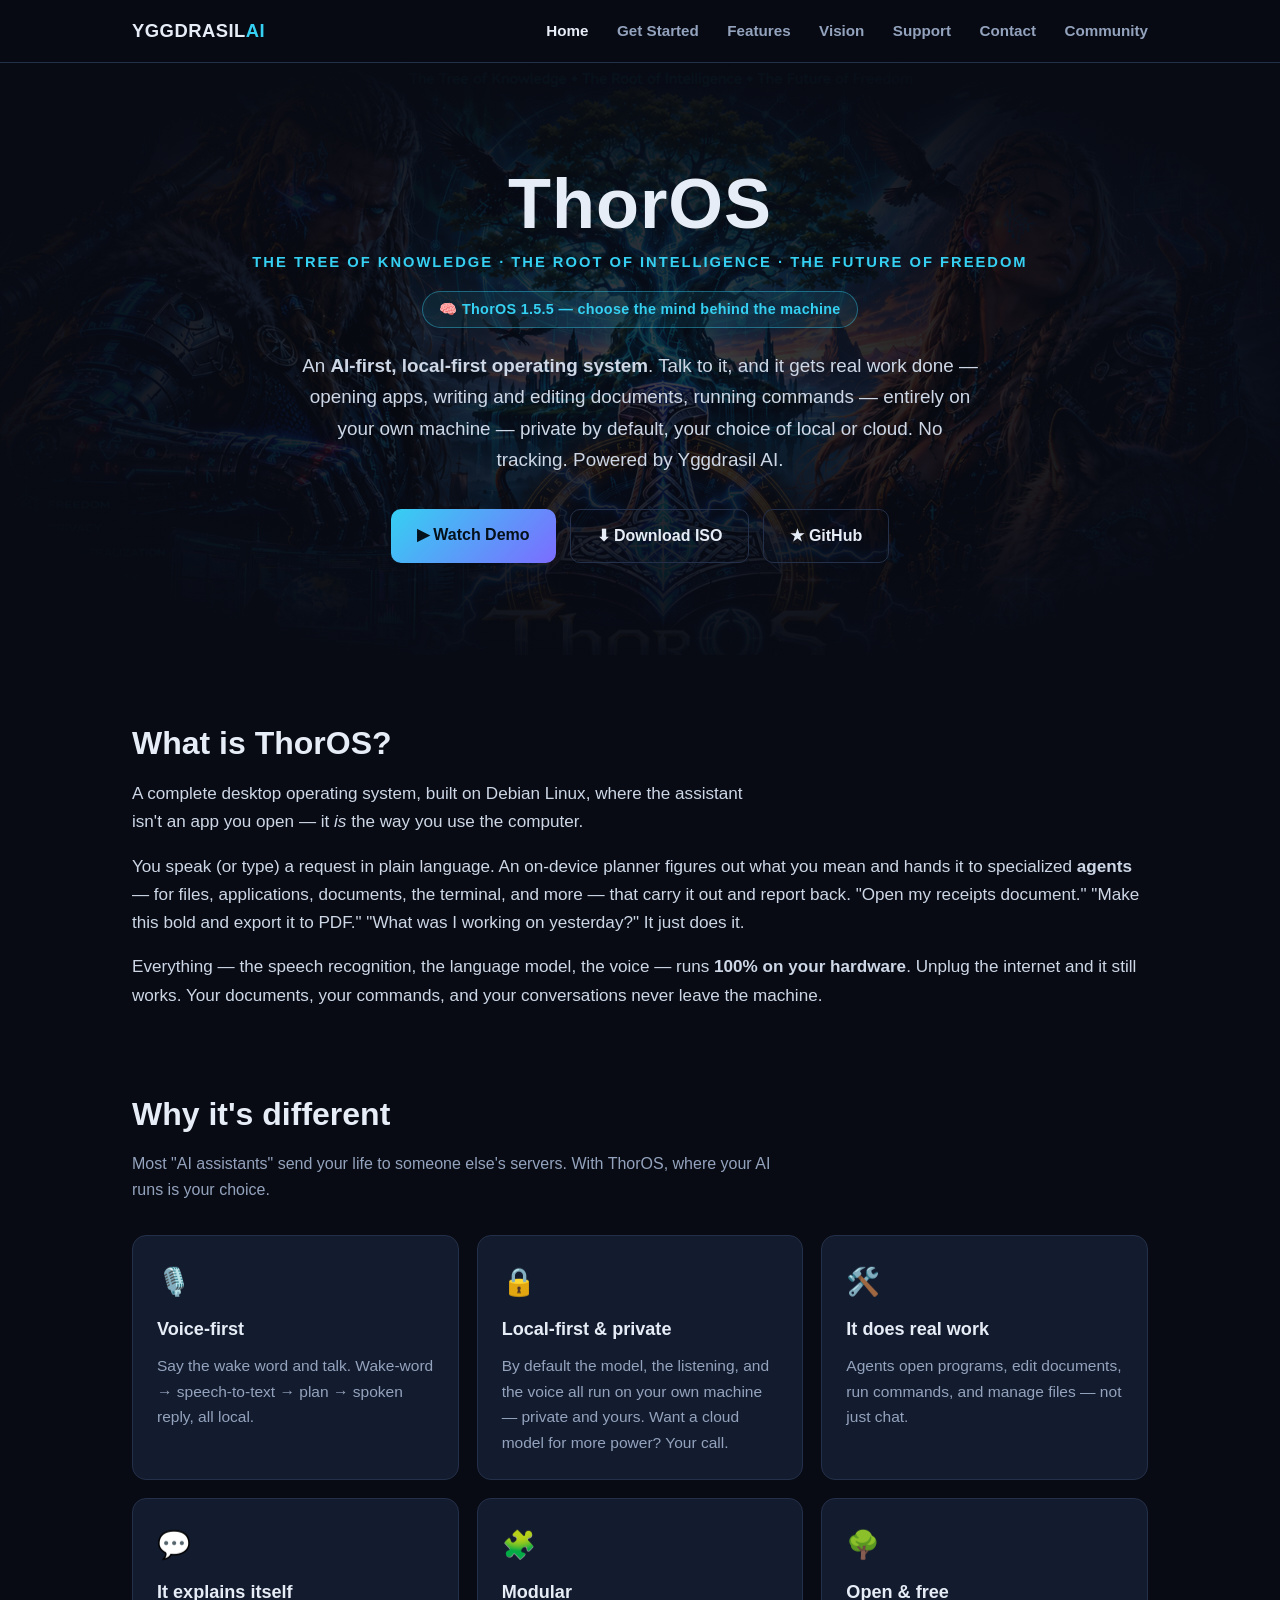
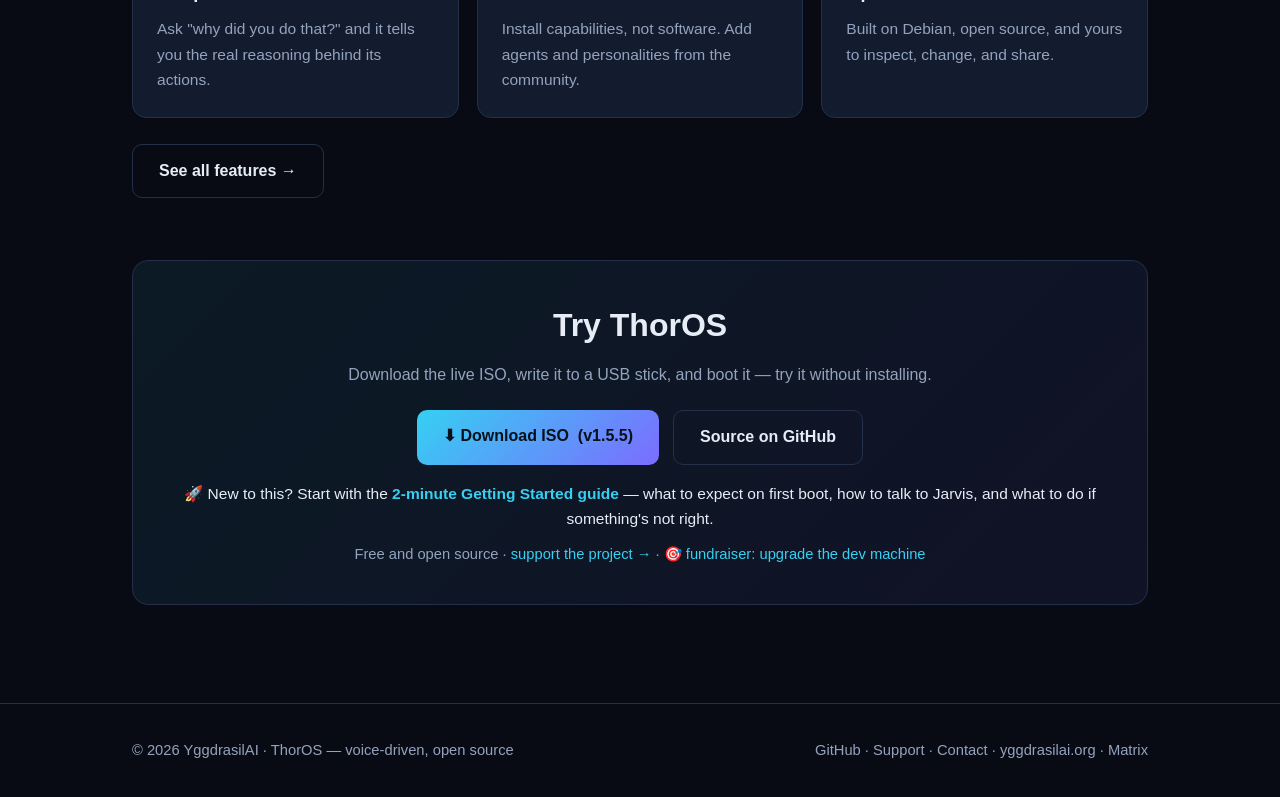
==== commit 7048a37f: "v1.5.5 release: version bump, notes, feed, site badge and button Bundles the Models screen, install-" ====
--- a/website/index.html
+++ b/website/index.html
@@ -26,7 +26,7 @@
   <div class="container">
     <h1>ThorOS</h1>
     <div class="tag">The Tree of Knowledge · The Root of Intelligence · The Future of Freedom</div>
-    <div style="margin-top:16px"><span style="display:inline-block;padding:6px 16px;border:1px solid rgba(53,208,242,.4);border-radius:999px;background:rgba(53,208,242,.08);color:var(--accent);font-weight:700;font-size:.9rem;letter-spacing:.02em">💬 ThorOS 1.5.4 — see exactly what she heard you say</span></div>
+    <div style="margin-top:16px"><span style="display:inline-block;padding:6px 16px;border:1px solid rgba(53,208,242,.4);border-radius:999px;background:rgba(53,208,242,.08);color:var(--accent);font-weight:700;font-size:.9rem;letter-spacing:.02em">🧠 ThorOS 1.5.5 — choose the mind behind the machine</span></div>
     <p class="lead">An <strong>AI-first, local-first operating system</strong>. Talk to it, and it gets
     real work done — opening apps, writing and editing documents, running commands — entirely on
     your own machine — private by default, your choice of local or cloud. No tracking. Powered by Yggdrasil&nbsp;AI.</p>
@@ -86,7 +86,7 @@
       <p class="sub" style="margin:10px auto 22px">Download the live ISO, write it to a USB stick,
       and boot it — try it without installing.</p>
       <div class="btnrow" style="margin-top:0">
-        <a class="btn primary" href="https://github.com/csakytech/YggdrasilAI/releases/latest">⬇ Download ISO &nbsp;(v1.5.3)</a>
+        <a class="btn primary" href="https://github.com/csakytech/YggdrasilAI/releases/latest">⬇ Download ISO &nbsp;(v1.5.5)</a>
         <a class="btn ghost" href="https://github.com/csakytech/YggdrasilAI">Source on GitHub</a>
       </div>
       <p class="dlcount" style="margin:14px auto 0;color:var(--muted);font-size:.95rem;display:none">🔥 Downloaded by <b class="dlnum">—</b> Users · available since June&nbsp;26,&nbsp;2026</p>
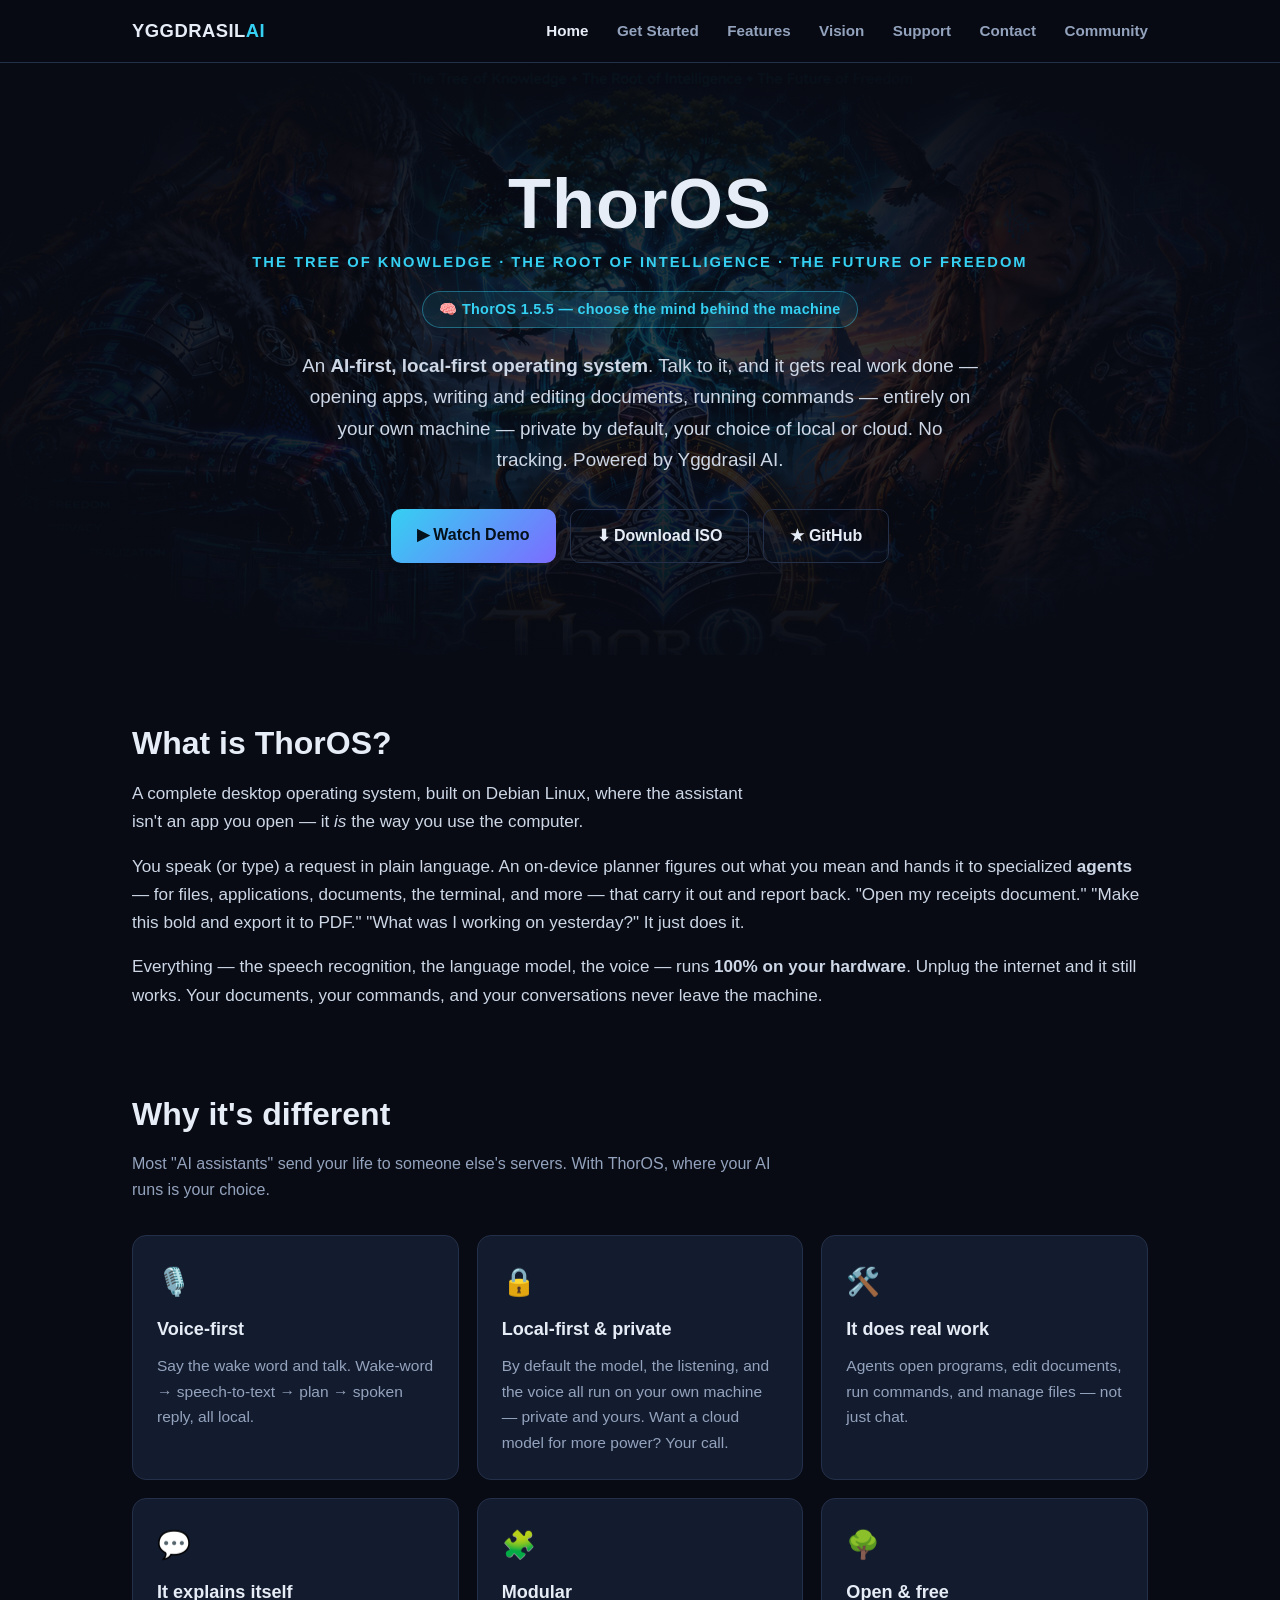
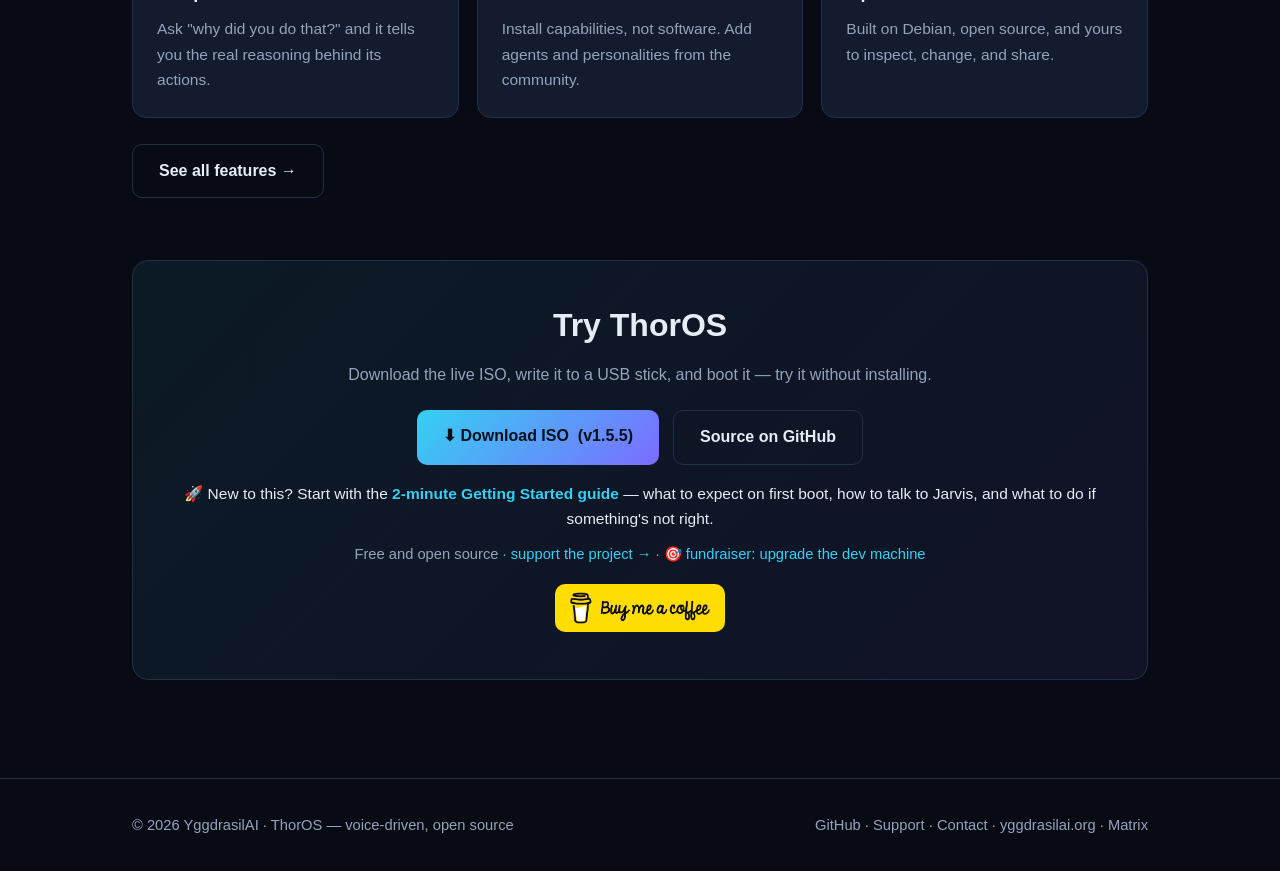
==== commit 9396b4df: "site: add Buy Me a Coffee to the Support page and front page Adds a Buy Me a Coffee button (links to" ====
--- a/website/index.html
+++ b/website/index.html
@@ -96,6 +96,12 @@
       <p style="margin-top:10px;color:var(--muted);font-size:.92rem">Free and open source ·
         <a href="donate.html">support the project →</a> ·
         🎯 <a href="https://www.gofundme.com/f/build-a-voicecontrolled-ai-os-in-oil-city">fundraiser: upgrade the dev machine</a></p>
+      <div style="margin-top:18px">
+        <a href="https://buymeacoffee.com/yggdrasilai" target="_blank" rel="noopener"
+           aria-label="Buy me a coffee">
+          <img src="assets/bmc-button.png" alt="Buy me a coffee"
+               style="height:48px;width:auto;border-radius:10px"></a>
+      </div>
     </div>
   </div>
 </section>
